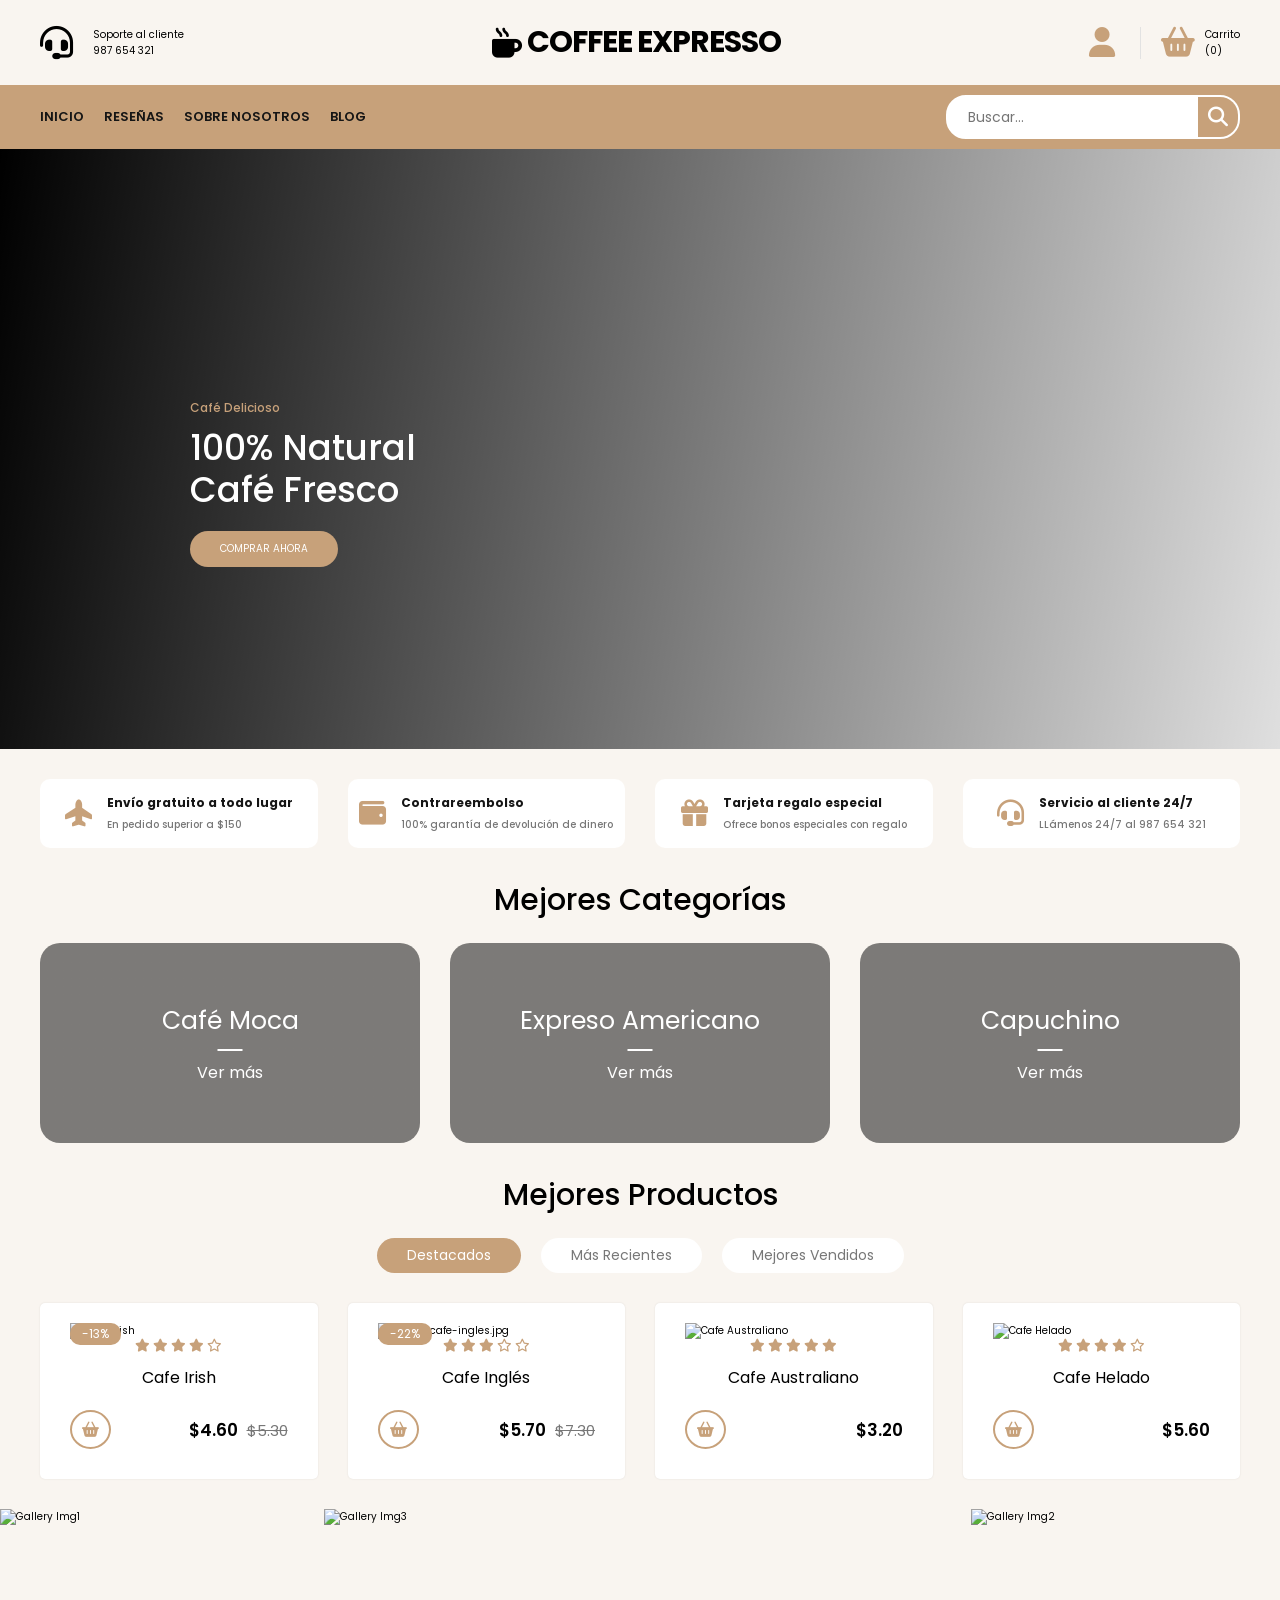
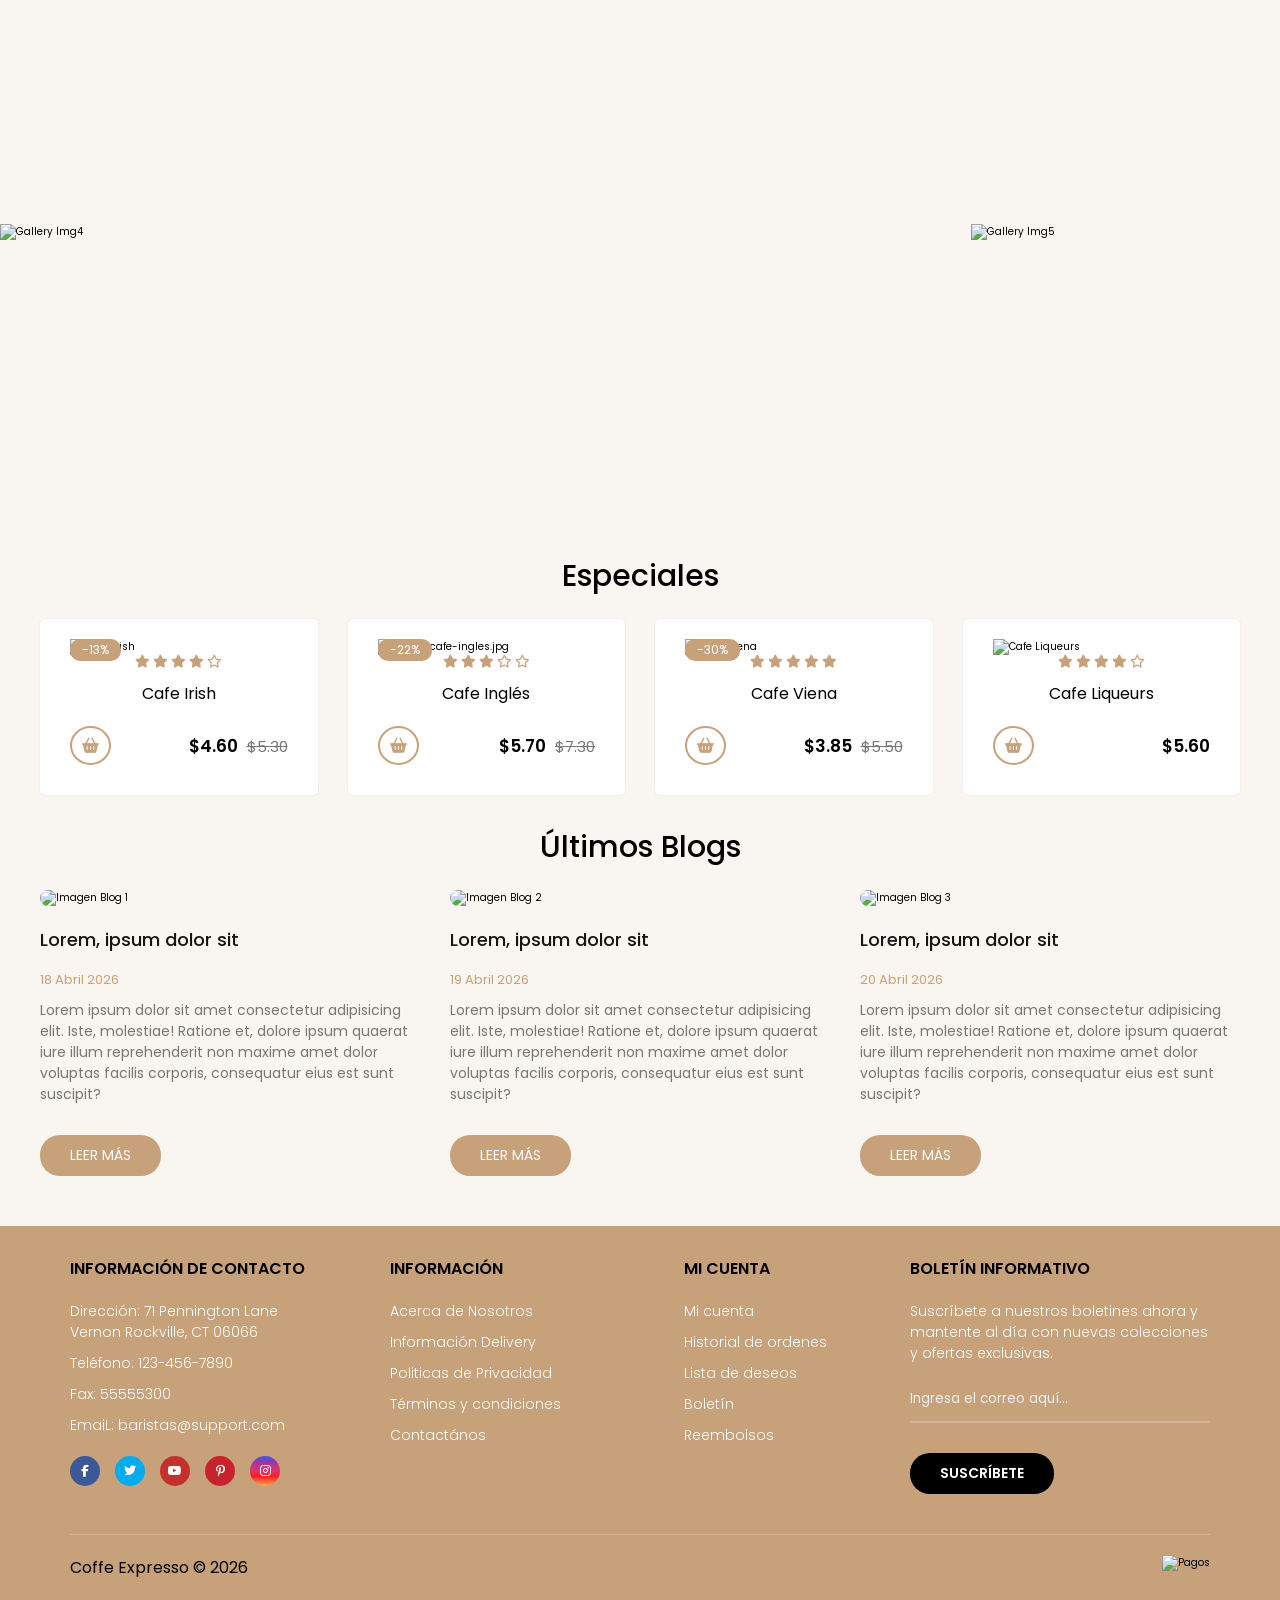
==== index.html @ eb4a856f "primera actualización" ====
<!DOCTYPE html>
<html lang="en">
	<head>
		<meta charset="UTF-8" />
		<meta http-equiv="X-UA-Compatible" content="IE=edge" />
		<meta
			name="viewport"
			content="width=device-width, initial-scale=1.0"
		/>
		<title>Coffee and break</title>
		<link rel="stylesheet" href="styles.css" />
		<link rel="stylesheet" href="https://cdnjs.cloudflare.com/ajax/libs/font-awesome/6.7.2/css/all.min.css" integrity="sha512-Evv84Mr4kqVGRNSgIGL/F/aIDqQb7xQ2vcrdIwxfjThSH8CSR7PBEakCr51Ck+w+/U6swU2Im1vVX0SVk9ABhg==" crossorigin="anonymous" referrerpolicy="no-referrer" />
	</head>
	<body>
		<header>
			<div class="container-hero">
				<div class="container hero">
					<div class="customer-support">
						<i class="fa-solid fa-headset"></i>
						<div class="content-customer-support">
							<span class="text">Soporte al cliente</span>
							<span class="number">987 654 321</span>
						</div>
					</div>

					<div class="container-logo">
						<i class="fa-solid fa-mug-hot"></i>
						<h1 class="logo"><a href="/">Coffee Expresso</a></h1>
					</div>

					<div class="container-user">
						<i class="fa-solid fa-user"></i>
						<i class="fa-solid fa-basket-shopping"></i>
						<div class="content-shopping-cart">
							<span class="text">Carrito</span>
							<span class="number">(0)</span>
						</div>
					</div>
				</div>
			</div>

			<div class="container-navbar">
				<nav class="navbar container">
					<i class="fa-solid fa-bars"></i>
					<ul class="menu">
						<li><a href="#">Inicio</a></li>
						<li><a href="#">Reseñas</a></li>
						<li><a href="#">Sobre Nosotros</a></li>
						<li><a href="#">Blog</a></li>
					</ul>

					<form class="search-form">
						<input type="search" placeholder="Buscar..." />
						<button class="btn-search">
							<i class="fa-solid fa-magnifying-glass"></i>
						</button>
					</form>
				</nav>
			</div>
		</header>

		<section class="banner">
			<div class="content-banner">
				<p>Café Delicioso</p>
				<h2>100% Natural <br />Café Fresco</h2>
				<a href="#">Comprar ahora</a>
			</div>
		</section>

		<main class="main-content">
			<section class="container container-features">
				<div class="card-feature">
					<i class="fa-solid fa-plane-up"></i>
					<div class="feature-content">
						<span>Envío gratuito a todo lugar</span>
						<p>En pedido superior a $150</p>
					</div>
				</div>
				<div class="card-feature">
					<i class="fa-solid fa-wallet"></i>
					<div class="feature-content">
						<span>Contrareembolso</span>
						<p>100% garantía de devolución de dinero</p>
					</div>
				</div>
				<div class="card-feature">
					<i class="fa-solid fa-gift"></i>
					<div class="feature-content">
						<span>Tarjeta regalo especial</span>
						<p>Ofrece bonos especiales con regalo</p>
					</div>
				</div>
				<div class="card-feature">
					<i class="fa-solid fa-headset"></i>
					<div class="feature-content">
						<span>Servicio al cliente 24/7</span>
						<p>LLámenos 24/7 al 987 654 321</p>
					</div>
				</div>
			</section>

			<section class="container top-categories">
				<h1 class="heading-1">Mejores Categorías</h1>
				<div class="container-categories">
					<div class="card-category category-moca">
						<p>Café moca</p>
						<span>Ver más</span>
					</div>
					<div class="card-category category-expreso">
						<p>Expreso Americano</p>
						<span>Ver más</span>
					</div>
					<div class="card-category category-capuchino">
						<p>Capuchino</p>
						<span>Ver más</span>
					</div>
				</div>
			</section>

			<section class="container top-products">
				<h1 class="heading-1">Mejores Productos</h1>

				<div class="container-options">
					<span class="active">Destacados</span>
					<span>Más recientes</span>
					<span>Mejores Vendidos</span>
				</div>

				<div class="container-products">
					<!-- Producto 1 -->
					<div class="card-product">
						<div class="container-img">
							<img src="img/cafe-irish.jpg" alt="Cafe Irish" />
							<span class="discount">-13%</span>
							<div class="button-group">
								<span>
									<i class="fa-regular fa-eye"></i>
								</span>
								<span>
									<i class="fa-regular fa-heart"></i>
								</span>
								<span>
									<i class="fa-solid fa-code-compare"></i>
								</span>
							</div>
						</div>
						<div class="content-card-product">
							<div class="stars">
								<i class="fa-solid fa-star"></i>
								<i class="fa-solid fa-star"></i>
								<i class="fa-solid fa-star"></i>
								<i class="fa-solid fa-star"></i>
								<i class="fa-regular fa-star"></i>
							</div>
							<h3>Cafe Irish</h3>
							<span class="add-cart">
								<i class="fa-solid fa-basket-shopping"></i>
							</span>
							<p class="price">$4.60 <span>$5.30</span></p>
						</div>
					</div>
					<!-- Producto 2 -->
					<div class="card-product">
						<div class="container-img">
							<img
								src="img/cafe-ingles.jpg"
								alt="Cafe incafe-ingles.jpg"
							/>
							<span class="discount">-22%</span>
							<div class="button-group">
								<span>
									<i class="fa-regular fa-eye"></i>
								</span>
								<span>
									<i class="fa-regular fa-heart"></i>
								</span>
								<span>
									<i class="fa-solid fa-code-compare"></i>
								</span>
							</div>
						</div>
						<div class="content-card-product">
							<div class="stars">
								<i class="fa-solid fa-star"></i>
								<i class="fa-solid fa-star"></i>
								<i class="fa-solid fa-star"></i>
								<i class="fa-regular fa-star"></i>
								<i class="fa-regular fa-star"></i>
							</div>
							<h3>Cafe Inglés</h3>
							<span class="add-cart">
								<i class="fa-solid fa-basket-shopping"></i>
							</span>
							<p class="price">$5.70 <span>$7.30</span></p>
						</div>
					</div>
					<!--  -->
					<div class="card-product">
						<div class="container-img">
							<img
								src="img/cafe-australiano.jpg"
								alt="Cafe Australiano"
							/>
							<div class="button-group">
								<span>
									<i class="fa-regular fa-eye"></i>
								</span>
								<span>
									<i class="fa-regular fa-heart"></i>
								</span>
								<span>
									<i class="fa-solid fa-code-compare"></i>
								</span>
							</div>
						</div>
						<div class="content-card-product">
							<div class="stars">
								<i class="fa-solid fa-star"></i>
								<i class="fa-solid fa-star"></i>
								<i class="fa-solid fa-star"></i>
								<i class="fa-solid fa-star"></i>
								<i class="fa-solid fa-star"></i>
							</div>
							<h3>Cafe Australiano</h3>
							<span class="add-cart">
								<i class="fa-solid fa-basket-shopping"></i>
							</span>
							<p class="price">$3.20</p>
						</div>
					</div>
					<!--  -->
					<div class="card-product">
						<div class="container-img">
							<img src="img/cafe-helado.jpg" alt="Cafe Helado" />
							<div class="button-group">
								<span>
									<i class="fa-regular fa-eye"></i>
								</span>
								<span>
									<i class="fa-regular fa-heart"></i>
								</span>
								<span>
									<i class="fa-solid fa-code-compare"></i>
								</span>
							</div>
						</div>
						<div class="content-card-product">
							<div class="stars">
								<i class="fa-solid fa-star"></i>
								<i class="fa-solid fa-star"></i>
								<i class="fa-solid fa-star"></i>
								<i class="fa-solid fa-star"></i>
								<i class="fa-regular fa-star"></i>
							</div>
							<h3>Cafe Helado</h3>
							<span class="add-cart">
								<i class="fa-solid fa-basket-shopping"></i>
							</span>
							<p class="price">$5.60</p>
						</div>
					</div>
				</div>
			</section>

			<section class="gallery">
				<img
					src="img/gallery1.jpg"
					alt="Gallery Img1"
					class="gallery-img-1"
				/><img
					src="img/gallery2.jpg"
					alt="Gallery Img2"
					class="gallery-img-2"
				/><img
					src="img/gallery3.jpg"
					alt="Gallery Img3"
					class="gallery-img-3"
				/><img
					src="img/gallery4.jpg"
					alt="Gallery Img4"
					class="gallery-img-4"
				/><img
					src="img/gallery5.jpg"
					alt="Gallery Img5"
					class="gallery-img-5"
				/>
			</section>

			<section class="container specials">
				<h1 class="heading-1">Especiales</h1>

				<div class="container-products">
					<!-- Producto 1 -->
					<div class="card-product">
						<div class="container-img">
							<img src="img/cafe-irish.jpg" alt="Cafe Irish" />
							<span class="discount">-13%</span>
							<div class="button-group">
								<span>
									<i class="fa-regular fa-eye"></i>
								</span>
								<span>
									<i class="fa-regular fa-heart"></i>
								</span>
								<span>
									<i class="fa-solid fa-code-compare"></i>
								</span>
							</div>
						</div>
						<div class="content-card-product">
							<div class="stars">
								<i class="fa-solid fa-star"></i>
								<i class="fa-solid fa-star"></i>
								<i class="fa-solid fa-star"></i>
								<i class="fa-solid fa-star"></i>
								<i class="fa-regular fa-star"></i>
							</div>
							<h3>Cafe Irish</h3>
							<span class="add-cart">
								<i class="fa-solid fa-basket-shopping"></i>
							</span>
							<p class="price">$4.60 <span>$5.30</span></p>
						</div>
					</div>
					<!-- Producto 2 -->
					<div class="card-product">
						<div class="container-img">
							<img
								src="img/cafe-ingles.jpg"
								alt="Cafe incafe-ingles.jpg"
							/>
							<span class="discount">-22%</span>
							<div class="button-group">
								<span>
									<i class="fa-regular fa-eye"></i>
								</span>
								<span>
									<i class="fa-regular fa-heart"></i>
								</span>
								<span>
									<i class="fa-solid fa-code-compare"></i>
								</span>
							</div>
						</div>
						<div class="content-card-product">
							<div class="stars">
								<i class="fa-solid fa-star"></i>
								<i class="fa-solid fa-star"></i>
								<i class="fa-solid fa-star"></i>
								<i class="fa-regular fa-star"></i>
								<i class="fa-regular fa-star"></i>
							</div>
							<h3>Cafe Inglés</h3>
							<span class="add-cart">
								<i class="fa-solid fa-basket-shopping"></i>
							</span>
							<p class="price">$5.70 <span>$7.30</span></p>
						</div>
					</div>
					<!--  -->
					<div class="card-product">
						<div class="container-img">
							<img src="img/cafe-viena.jpg" alt="Cafe Viena" />
							<span class="discount">-30%</span>
							<div class="button-group">
								<span>
									<i class="fa-regular fa-eye"></i>
								</span>
								<span>
									<i class="fa-regular fa-heart"></i>
								</span>
								<span>
									<i class="fa-solid fa-code-compare"></i>
								</span>
							</div>
						</div>
						<div class="content-card-product">
							<div class="stars">
								<i class="fa-solid fa-star"></i>
								<i class="fa-solid fa-star"></i>
								<i class="fa-solid fa-star"></i>
								<i class="fa-solid fa-star"></i>
								<i class="fa-solid fa-star"></i>
							</div>
							<h3>Cafe Viena</h3>
							<span class="add-cart">
								<i class="fa-solid fa-basket-shopping"></i>
							</span>
							<p class="price">$3.85 <span>$5.50</span></p>
						</div>
					</div>
					<!--  -->
					<div class="card-product">
						<div class="container-img">
							<img src="img/cafe-liqueurs.jpg" alt="Cafe Liqueurs" />
							<div class="button-group">
								<span>
									<i class="fa-regular fa-eye"></i>
								</span>
								<span>
									<i class="fa-regular fa-heart"></i>
								</span>
								<span>
									<i class="fa-solid fa-code-compare"></i>
								</span>
							</div>
						</div>
						<div class="content-card-product">
							<div class="stars">
								<i class="fa-solid fa-star"></i>
								<i class="fa-solid fa-star"></i>
								<i class="fa-solid fa-star"></i>
								<i class="fa-solid fa-star"></i>
								<i class="fa-regular fa-star"></i>
							</div>
							<h3>Cafe Liqueurs</h3>
							<span class="add-cart">
								<i class="fa-solid fa-basket-shopping"></i>
							</span>
							<p class="price">$5.60</p>
						</div>
					</div>
				</div>
			</section>

			<section class="container blogs">
				<h1 class="heading-1">Últimos Blogs</h1>

				<div class="container-blogs">
					<div class="card-blog">
						<div class="container-img">
							<img src="img/blog-1.jpg" alt="Imagen Blog 1" />
							<div class="button-group-blog">
								<span>
									<i class="fa-solid fa-magnifying-glass"></i>
								</span>
								<span>
									<i class="fa-solid fa-link"></i>
								</span>
							</div>
						</div>
						<div class="content-blog">
							<h3>Lorem, ipsum dolor sit</h3>
							<span>18 Abril 2026</span>
							<p>
								Lorem ipsum dolor sit amet consectetur adipisicing
								elit. Iste, molestiae! Ratione et, dolore ipsum
								quaerat iure illum reprehenderit non maxime amet dolor
								voluptas facilis corporis, consequatur eius est sunt
								suscipit?
							</p>
							<div class="btn-read-more">Leer más</div>
						</div>
					</div>
					<div class="card-blog">
						<div class="container-img">
							<img src="img/blog-2.jpg" alt="Imagen Blog 2" />
							<div class="button-group-blog">
								<span>
									<i class="fa-solid fa-magnifying-glass"></i>
								</span>
								<span>
									<i class="fa-solid fa-link"></i>
								</span>
							</div>
						</div>
						<div class="content-blog">
							<h3>Lorem, ipsum dolor sit</h3>
							<span>19 Abril 2026</span>
							<p>
								Lorem ipsum dolor sit amet consectetur adipisicing
								elit. Iste, molestiae! Ratione et, dolore ipsum
								quaerat iure illum reprehenderit non maxime amet dolor
								voluptas facilis corporis, consequatur eius est sunt
								suscipit?
							</p>
							<div class="btn-read-more">Leer más</div>
						</div>
					</div>
					<div class="card-blog">
						<div class="container-img">
							<img src="img/blog-3.jpg" alt="Imagen Blog 3" />
							<div class="button-group-blog">
								<span>
									<i class="fa-solid fa-magnifying-glass"></i>
								</span>
								<span>
									<i class="fa-solid fa-link"></i>
								</span>
							</div>
						</div>
						<div class="content-blog">
							<h3>Lorem, ipsum dolor sit</h3>
							<span>20 Abril 2026</span>
							<p>
								Lorem ipsum dolor sit amet consectetur adipisicing
								elit. Iste, molestiae! Ratione et, dolore ipsum
								quaerat iure illum reprehenderit non maxime amet dolor
								voluptas facilis corporis, consequatur eius est sunt
								suscipit?
							</p>
							<div class="btn-read-more">Leer más</div>
						</div>
					</div>
				</div>
			</section>
		</main>

		<footer class="footer">
			<div class="container container-footer">
				<div class="menu-footer">
					<div class="contact-info">
						<p class="title-footer">Información de Contacto</p>
						<ul>
							<li>
								Dirección: 71 Pennington Lane Vernon Rockville, CT
								06066
							</li>
							<li>Teléfono: 123-456-7890</li>
							<li>Fax: 55555300</li>
							<li>EmaiL: baristas@support.com</li>
						</ul>
						<div class="social-icons">
							<span class="facebook">
								<i class="fa-brands fa-facebook-f"></i>
							</span>
							<span class="twitter">
								<i class="fa-brands fa-twitter"></i>
							</span>
							<span class="youtube">
								<i class="fa-brands fa-youtube"></i>
							</span>
							<span class="pinterest">
								<i class="fa-brands fa-pinterest-p"></i>
							</span>
							<span class="instagram">
								<i class="fa-brands fa-instagram"></i>
							</span>
						</div>
					</div>

					<div class="information">
						<p class="title-footer">Información</p>
						<ul>
							<li><a href="#">Acerca de Nosotros</a></li>
							<li><a href="#">Información Delivery</a></li>
							<li><a href="#">Politicas de Privacidad</a></li>
							<li><a href="#">Términos y condiciones</a></li>
							<li><a href="#">Contactános</a></li>
						</ul>
					</div>

					<div class="my-account">
						<p class="title-footer">Mi cuenta</p>

						<ul>
							<li><a href="#">Mi cuenta</a></li>
							<li><a href="#">Historial de ordenes</a></li>
							<li><a href="#">Lista de deseos</a></li>
							<li><a href="#">Boletín</a></li>
							<li><a href="#">Reembolsos</a></li>
						</ul>
					</div>

					<div class="newsletter">
						<p class="title-footer">Boletín informativo</p>

						<div class="content">
							<p>
								Suscríbete a nuestros boletines ahora y mantente al
								día con nuevas colecciones y ofertas exclusivas.
							</p>
							<input type="email" placeholder="Ingresa el correo aquí...">
							<button>Suscríbete</button>
						</div>
					</div>
				</div>

				<div class="copyright">
					<p>
						Coffe Expresso &copy; 2026
					</p>

					<img src="img/payment.png" alt="Pagos">
				</div>
			</div>
		</footer>
	</body>
</html>
---- styles.css ----
@import url('https://fonts.googleapis.com/css2?family=Poppins:wght@300;400;500;600;700&display=swap');

:root {
	--primary-color: #c7a17a;
	--background-color: #f9f5f0;
	--dark-color: #151515;
}

html {
	font-size: 62.5%;
	font-family: 'Poppins', sans-serif;
}

* {
	margin: 0;
	padding: 0;
	box-sizing: border-box;
}


.container {
	max-width: 120rem;
	margin: 0 auto;
}

.heading-1 {
	text-align: center;
	font-weight: 500;
	font-size: 3rem;
}


.container-hero {
	background-color: var(--background-color);
}

.hero {
	display: flex;
	justify-content: space-between;
	align-items: center;
	padding: 2rem 0;
}

.customer-support {
	display: flex;
	align-items: center;
	gap: 2rem;
}

.customer-support i {
	font-size: 3.3rem;
}

.content-customer-support {
	display: flex;
	flex-direction: column;
}

.container-logo {
	display: flex;
	align-items: center;
	gap: 0.5rem;
}

.container-logo i {
	font-size: 3rem;
}

.container-logo h1 a {
	text-decoration: none;
	color: #000;
	font-size: 3rem;
	text-transform: uppercase;
	letter-spacing: -1px;
}

.container-user {
	display: flex;
	gap: 1rem;
	cursor: pointer;
}

.container-user .fa-user {
	font-size: 3rem;
	color: var(--primary-color);
	padding-right: 2.5rem;
	border-right: 1px solid #e2e2e2;
}

.container-user .fa-basket-shopping {
	font-size: 3rem;
	color: var(--primary-color);
	padding-left: 1rem;
}

.content-shopping-cart {
	display: flex;
	flex-direction: column;
}

.container-navbar {
	background-color: var(--primary-color);
}

.navbar {
	display: flex;
	justify-content: space-between;
	align-items: center;
	padding: 1rem 0;
}

.navbar .fa-bars {
	display: none;
}

.menu {
	display: flex;
	gap: 2rem;
}

.menu li {
	list-style: none;
}

.menu a {
	text-decoration: none;
	font-size: 1.3rem;
	color: var(--dark-color);
	font-weight: 600;
	text-transform: uppercase;
	position: relative;
}

.menu a::after {
	content: '';
	width: 1.5rem;
	height: 1px;
	background-color: #fff;
	position: absolute;
	bottom: -3px;
	left: 50%;
	transform: translate(-50%, 50%);
	opacity: 0;
	transition: all 0.3s ease;
}

.menu a:hover::after {
	opacity: 1;
}

.menu a:hover {
	color: #fff;
}

.search-form {
	position: relative;
	display: flex;
	align-items: center;
	border: 2px solid #fff;
	border-radius: 2rem;
	background-color: #fff;
	height: 4.4rem;
	overflow: hidden;
}

.search-form input {
	outline: none;
	font-family: inherit;
	border: none;
	width: 25rem;
	font-size: 1.4rem;
	padding: 0 2rem;
	color: #777;
	cursor: pointer;
}

.search-form input::-webkit-search-cancel-button {
	appearance: none;
}

.search-form .btn-search {
	border: none;
	background-color: var(--primary-color);
	display: flex;
	align-items: center;
	justify-content: center;
	height: 100%;
	padding: 1rem;
}

.btn-search i {
	font-size: 2rem;
	color: #fff;
}

.banner {
	background-image: linear-gradient(100deg, #000000, #00000020),
		url('img/banner.jpg');
	height: 60rem;
	background-size: cover;
	background-position: center;
}

.content-banner {
	max-width: 90rem;
	margin: 0 auto;
	padding: 25rem 0;
}

.content-banner p {
	color: var(--primary-color);
	font-size: 1.2rem;
	margin-bottom: 1rem;
	font-weight: 500;
}

.content-banner h2 {
	color: #fff;
	font-size: 3.5rem;
	font-weight: 500;
	line-height: 1.2;
}

.content-banner a {
	margin-top: 2rem;
	text-decoration: none;
	color: #fff;
	background-color: var(--primary-color);
	display: inline-block;
	padding: 1rem 3rem;
	text-transform: uppercase;
	border-radius: 3rem;
}

.main-content {
	background-color: var(--background-color);
}

.container-features {
	display: grid;
	grid-template-columns: repeat(4, 1fr);
	gap: 3rem;
	padding: 3rem 0;
}

.card-feature {
	display: flex;
	align-items: center;
	justify-content: center;
	gap: 1.5rem;

	background-color: #fff;
	border-radius: 1rem;
	padding: 1.5rem 0;
}

.card-feature i {
	font-size: 2.7rem;
	color: var(--primary-color);
}

.feature-content {
	display: flex;
	flex-direction: column;
	gap: 0.5rem;
}

.feature-content span {
	font-weight: 700;
	font-size: 1.2rem;
	color: var(--dark-color);
}

.feature-content p {
	color: #777;
	font-weight: 500;
}

.top-categories {
	display: flex;
	flex-direction: column;
	gap: 2rem;
	margin-bottom: 3rem;
}

.container-categories {
	display: grid;
	grid-template-columns: repeat(3, 1fr);
	gap: 3rem;
}

.card-category {
	height: 20rem;
	display: flex;
	flex-direction: column;
	align-items: center;
	justify-content: center;
	border-radius: 2rem;
	gap: 2rem;
}

.category-moca {
	background-image: linear-gradient(#00000080, #00000080),
		url('img/moca-category.jpg');
	background-size: cover;
	background-position: bottom;
	background-repeat: no-repeat;
}

.category-capuchino {
	background-image: linear-gradient(#00000080, #00000080),
		url('img/capuchino-category.jpg');
	background-size: cover;
	background-position: center;
	background-repeat: no-repeat;
}

.category-expreso {
	background-image: linear-gradient(#00000080, #00000080),
		url('img/expreso-category.jpg');
	background-size: cover;
	background-position: center;
	background-repeat: no-repeat;
}

.card-category p {
	font-size: 2.5rem;
	color: #fff;
	text-transform: capitalize;
	position: relative;
}

.card-category p::after {
	content: '';
	width: 2.5rem;
	height: 2px;
	background-color: #fff;
	position: absolute;
	bottom: -1rem;
	left: 50%;
	transform: translate(-50%, 50%);
}

.card-category span {
	font-size: 1.6rem;
	color: #fff;
	cursor: pointer;
}

.card-category span:hover {
	color: var(--primary-color);
}

.top-products {
	display: flex;
	flex-direction: column;
	gap: 2rem;
	margin-bottom: 3rem;
}

.container-options {
	display: flex;
	justify-content: center;
	gap: 2rem;
	margin-bottom: 1rem;
}

.container-options span {
	color: #777;
	background-color: #fff;
	padding: 0.7rem 3rem;
	font-size: 1.4rem;
	text-transform: capitalize;
	border-radius: 2rem;
	cursor: pointer;
}

.container-options span:hover {
	background-color: var(--primary-color);
	color: #fff;
}

.container-options span.active {
	background-color: var(--primary-color);
	color: #fff;
}

.container-products {
	display: grid;
	grid-template-columns: repeat(auto-fit, minmax(20rem, 1fr));
	gap: 3rem;
}

.card-product {
	background-color: #fff;
	padding: 2rem 3rem;
	border-radius: 0.5rem;
	cursor: pointer;
	box-shadow: 0 0 2px rgba(0, 0, 0, 0.1);
}

.container-img {
	position: relative;
}

.container-img img {
	width: 100%;
}

.container-img .discount {
	position: absolute;
	left: 0;
	background-color: var(--primary-color);
	color: #fff;
	padding: 2px 1.2rem;
	border-radius: 1rem;
	font-size: 1.2rem;
}

.card-product:hover .discount {
	background-color: #000;
}

.button-group {
	display: flex;
	flex-direction: column;
	gap: 1rem;

	position: absolute;
	top: 0;
	right: -3rem;
	z-index: -1;
	transition: all 0.4s ease;
}

.button-group span {
	border: 1px solid var(--primary-color);
	padding: 0.8rem;

	display: flex;
	align-items: center;
	justify-content: center;
	border-radius: 50%;
	cursor: pointer;
	transition: all 0.4s ease;
}

.button-group span:hover {
	background-color: var(--primary-color);
}

.button-group span i {
	font-size: 1.5rem;
	color: var(--primary-color);
}

.button-group span:hover i {
	color: #fff;
}

.card-product:hover .button-group {
	z-index: 0;
	right: -1rem;
}

.content-card-product {
	display: grid;
	justify-items: center;
	grid-template-columns: 1fr 1fr;
	grid-template-rows: repeat(4, min-content);
	row-gap: 1rem;
}

.stars {
	grid-row: 1/2;
	grid-column: 1/-1;
}

.stars i {
	font-size: 1.3rem;
	color: var(--primary-color);
}

.content-card-product h3 {
	grid-row: 2/3;
	grid-column: 1/-1;

	font-weight: 400;
	font-size: 1.6rem;
	margin-bottom: 1rem;
	cursor: pointer;
}

.content-card-product h3:hover {
	color: var(--primary-color);
}

.add-cart {
	justify-self: start;
	border: 2px solid var(--primary-color);
	padding: 1rem;
	border-radius: 50%;
	cursor: pointer;
	transition: all 0.4s ease;

	display: flex;
	align-items: center;
	justify-content: center;
}

.add-cart:hover {
	background-color: var(--primary-color);
}

.add-cart i {
	font-size: 1.5rem;
	color: var(--primary-color);
}

.add-cart:hover i {
	color: #fff;
}

.content-card-product .price {
	justify-self: end;
	align-self: center;

	font-size: 1.7rem;
	font-weight: 600;
}

.content-card-product .price span {
	font-size: 1.5rem;
	font-weight: 400;
	text-decoration: line-through;
	color: #777;
	margin-left: 0.5rem;
}

.gallery {
	display: grid;
	grid-template-columns: repeat(4, 1fr);
	grid-template-rows: repeat(2, 30rem);
	gap: 1.5rem;
	margin-bottom: 3rem;
}

.gallery img {
	width: 100%;
	height: 100%;
	object-fit: cover;
}

.gallery-img-3 {
	grid-column: 2/4;
	grid-row: 1/3;
}

.specials {
	display: flex;
	flex-direction: column;
	gap: 2rem;
	margin-bottom: 3rem;
}

.blogs {
	display: flex;
	flex-direction: column;
	gap: 2rem;
}

.container-blogs {
	display: grid;
	grid-template-columns: repeat(3, 1fr);
	gap: 3rem;
}

.card-blog {
	display: flex;
	flex-direction: column;
	gap: 2rem;
}

.card-blog .container-img {
	border-radius: 2rem;
	cursor: pointer;
	position: relative;
	overflow: hidden;
}

.button-group-blog {
	position: absolute;
	bottom: 1.5rem;
	right: -2.5rem;

	display: flex;
	gap: 0.7rem;
	z-index: -1;
	transition: all 0.3s ease;
}

.card-blog:hover .button-group-blog {
	z-index: 0;
	right: 1.5rem;
}

.button-group-blog span {
	background-color: #fff;
	padding: 1rem;
	border-radius: 50%;
	transition: all 0.4s ease;

	display: flex;
	align-items: center;
	justify-content: center;
}

.button-group-blog span i {
	font-size: 1.3rem;
}

.button-group-blog span:hover {
	background-color: var(--primary-color);
}

.button-group-blog span:hover i {
	color: #fff;
}

.content-blog h3 {
	font-size: 1.8rem;
	margin-bottom: 1.7rem;
	color: var(--dark-color);
	font-weight: 500;
}

.content-blog h3:hover {
	color: var(--primary-color);
	cursor: pointer;
}

.content-blog p {
	margin-top: 1rem;
	font-size: 1.4rem;
	color: #777;
}

.content-blog span {
	color: var(--primary-color);
	font-size: 1.3rem;
}

.btn-read-more {
	padding: 1rem 3rem;
	background-color: var(--primary-color);
	color: #fff;
	text-transform: uppercase;
	font-size: 1.4rem;
	border-radius: 2rem;
	margin: 3rem 0 5rem;
	display: inline-block;
	cursor: pointer;
}

.btn-read-more:hover {
	background-color: var(--dark-color);
}


.footer {
	background-color: var(--primary-color);
}

.container-footer {
	display: flex;
	flex-direction: column;
	gap: 4rem;
	padding: 3rem;
}

.menu-footer {
	display: grid;
	grid-template-columns: repeat(3, 1fr) 30rem;
	gap: 3rem;
	justify-items: center;
}

.title-footer {
	font-weight: 600;
	font-size: 1.6rem;
	text-transform: uppercase;
}

.contact-info,
.information,
.my-account,
.newsletter {
	display: flex;
	flex-direction: column;
	gap: 2rem;
}

.contact-info ul,
.information ul,
.my-account ul {
	display: flex;
	flex-direction: column;
	gap: 1rem;
}

.contact-info ul li,
.information ul li,
.my-account ul li {
	list-style: none;
	color: #fff;
	font-size: 1.4rem;
	font-weight: 300;
}

.information ul li a,
.my-account ul li a {
	text-decoration: none;
	color: #fff;
	font-weight: 300;
}

.information ul li a:hover,
.my-account ul li a:hover {
	color: var(--dark-color);
}

.social-icons {
	display: flex;
	gap: 1.5rem;
}

.social-icons span {
	border-radius: 50%;
	width: 3rem;
	height: 3rem;

	display: flex;
	align-items: center;
	justify-content: center;
}

.social-icons span i {
	color: #fff;
	font-size: 1.2rem;
}

.facebook {
	background-color: #3b5998;
}

.twitter {
	background-color: #00acee;
}

.youtube {
	background-color: #c4302b;
}

.pinterest {
	background-color: #c8232c;
}

.instagram {
	background: linear-gradient(
		#405de6,
		#833ab4,
		#c13584,
		#e1306c,
		#fd1d1d,
		#f56040,
		#fcaf45
	);
}

.content p {
	font-size: 1.4rem;
	color: #fff;
	font-weight: 300;
}

.content input {
	outline: none;
	background: none;
	border: none;
	border-bottom: 2px solid #d2b495;
	cursor: pointer;
	padding: 0.5rem 0 1.2rem;
	color: var(--dark-color);
	display: block;
	margin-bottom: 3rem;
	margin-top: 2rem;
	width: 100%;
	font-family: inherit;
}

.content input::-webkit-input-placeholder {
	color: #eee;
}

.content button {
	border: none;
	background-color: #000;
	color: #fff;
	text-transform: uppercase;
	padding: 1rem 3rem;
	border-radius: 2rem;
	font-size: 1.4rem;
	font-family: inherit;
	cursor: pointer;
	font-weight: 600;
}

.content button:hover {
	background-color: var(--background-color);
	color: var(--primary-color);
}

.copyright {
	display: flex;
	justify-content: space-between;
	padding-top: 2rem;

	border-top: 1px solid #d2b495;
}

.copyright p {
	font-weight: 400;
	font-size: 1.6rem;
}

@media (max-width: 768px) {
	html {
		font-size: 55%;
	}

	.hero {
		padding: 2rem;
	}

	.customer-support {
		display: none;
	}

	.content-shopping-cart {
		display: none;
	}

	.navbar {
		padding: 1rem 2rem;
	}

	.navbar .fa-bars {
		display: block;
		color: #fff;
		font-size: 3rem;
	}

	.menu {
		display: none;
	}

	.content-banner {
		max-width: 50rem;
		margin: 0 auto;
		padding: 25rem 0;
	}

	.container-features {
		grid-template-columns: repeat(2, 1fr);
		padding: 3rem 2rem;
	}

	.card-feature {
		padding: 2rem;
	}

	.heading-1 {
		font-size: 2.4rem;
	}

	.card-category {
		height: 12rem;
	}

	.card-category p {
		font-size: 2rem;
		text-align: center;
		line-height: 1;
	}

	.card-category span {
		font-size: 1.4rem;
	}

	.container-options {
		align-items: center;
	}

	.container-options span {
		text-align: center;
		padding: 1rem 2rem;
	}

	.container-products {
		grid-template-columns: repeat(auto-fit, minmax(28rem, 1fr));
	}

	.gallery {
		grid-template-rows: repeat(2, 15rem);
	}

	.container-blogs {
		overflow: hidden;
		grid-template-columns: 1fr 1fr;

		height: 52rem;
	}

	.menu-footer {
		grid-template-columns: repeat(2, 1fr);
	}

	.copyright {
		flex-direction: column;
		justify-content: center;
		align-items: center;
		gap: 1.5rem;
	}
}

@media (max-width: 468px) {
	html {
		font-size: 42.5%;
	}

	.content-banner {
		max-width: 50rem;
		padding: 22rem 0;
	}

	.heading-1 {
		font-size: 2.8rem;
	}

	.card-feature {
		flex-direction: column;
		border-radius: 2rem;
	}

	.feature-content {
		align-items: center;
	}

	.feature-content p {
		font-size: 1.4rem;
		text-align: center;
	}

	.feature-content span {
		font-size: 1.6rem;
		text-align: center;
	}

	.container-options span {
		font-size: 1.8rem;
		padding: 1rem 1.5rem;
		font-weight: 500;
	}

	.container-products {
		grid-template-columns: repeat(auto-fit, minmax(25rem, 1fr));
		gap: 1rem;
	}

	.container-img .discount {
		font-size: 2rem;
	}

	.content-card-product h3 {
		font-size: 2.2rem;
	}

	.gallery {
		grid-template-rows: repeat(2, 20rem);
	}

	.blogs {
		padding: 2rem;
	}

	.container-blogs {
		grid-template-columns: 1fr;
		height: 75rem;
	}

	.content-blog h3 {
		font-size: 2.4rem;
	}

	.content-blog span {
		font-size: 1.8rem;
	}

	.content-blog p {
		font-size: 2.2rem;
	}

	.btn-read-more{
		font-size: 1.8rem;
	}

	.contact-info ul,
	.information ul,
	.my-account ul{
		display: none;
	}

	.contact-info {
		align-items: center;
	}

	.menu-footer{
		grid-template-columns: 1fr;
	}

	.content p{
		font-size: 1.6rem;
	}
}
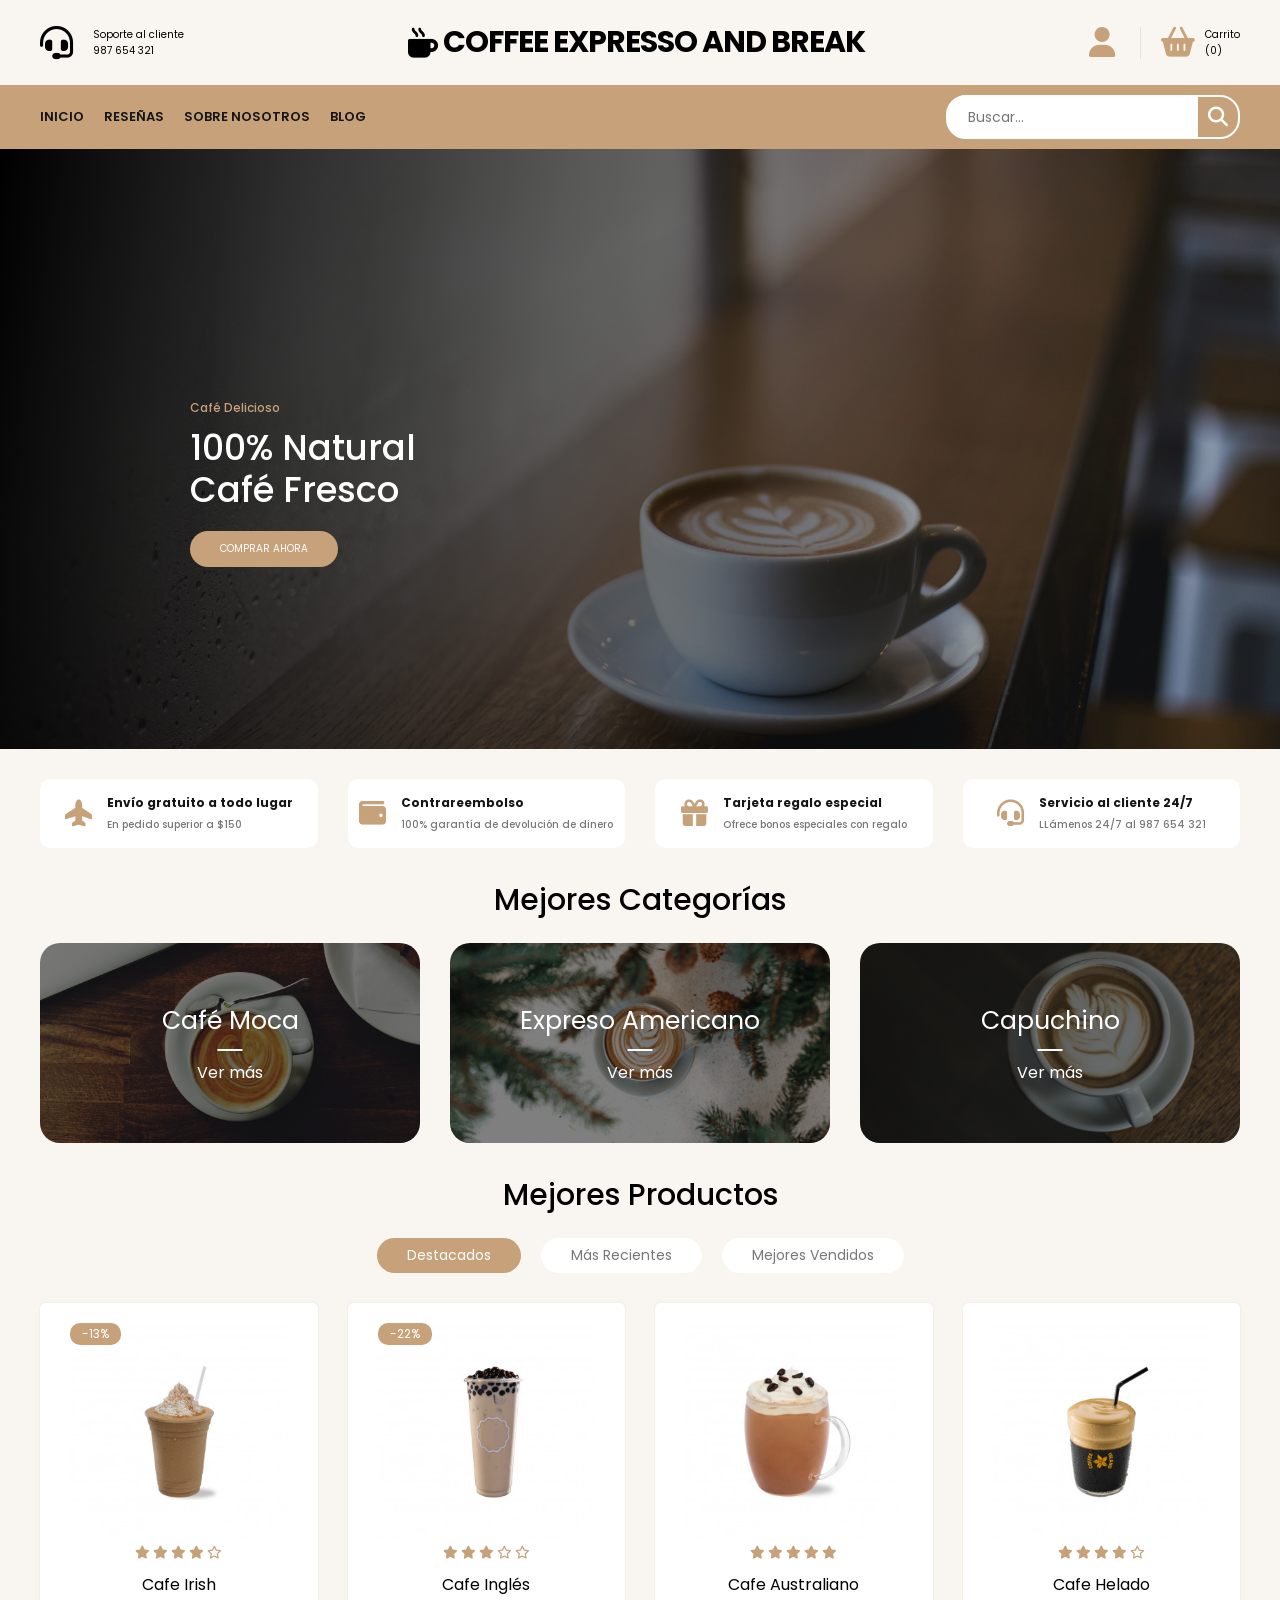
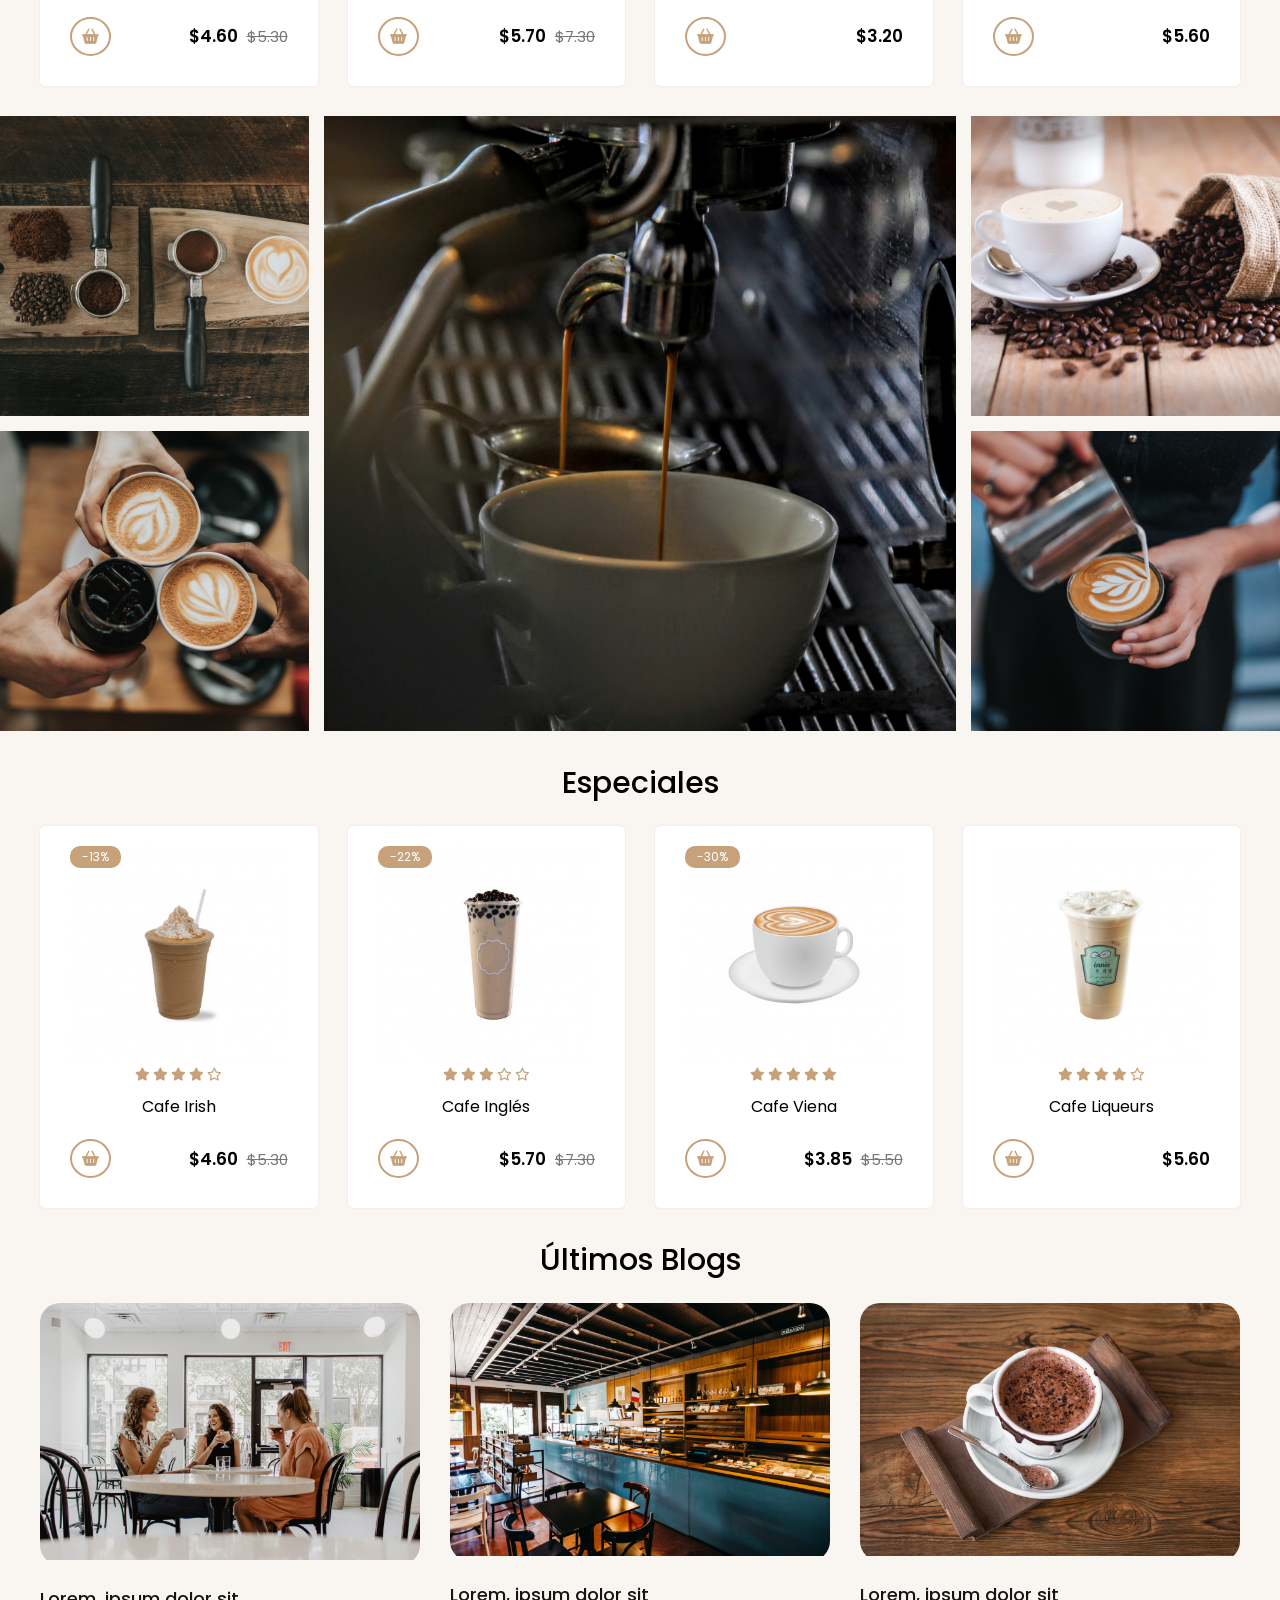
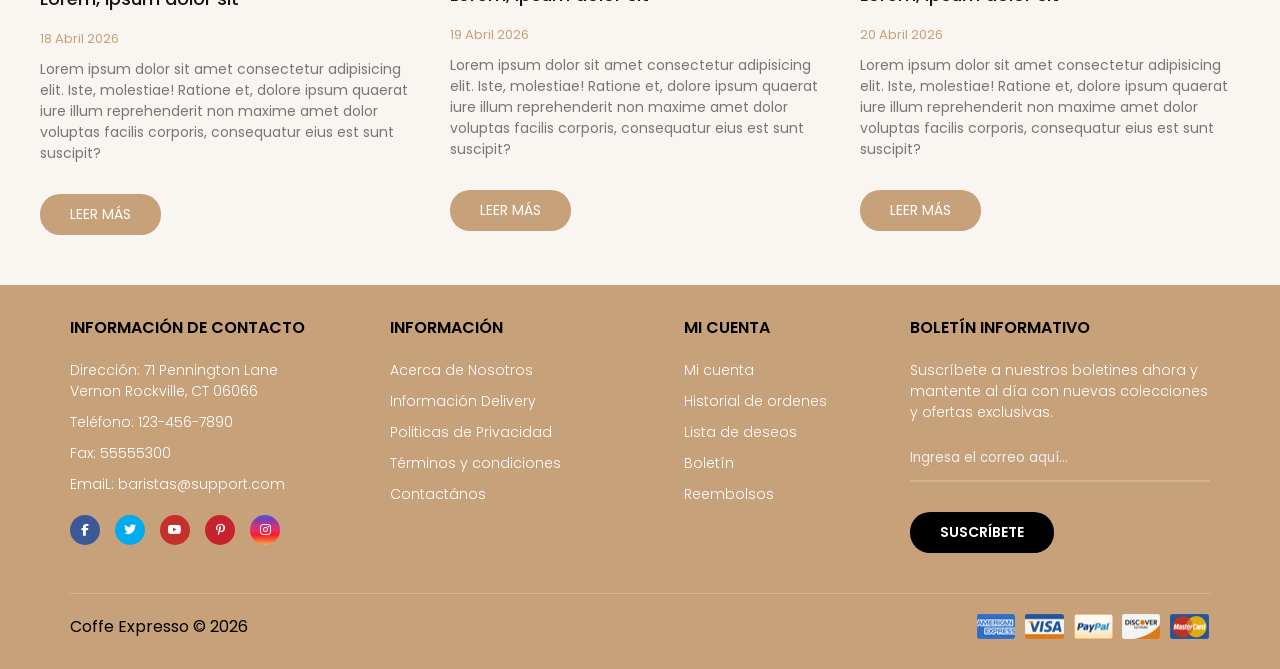
==== commit 634e639f: "Primer cambio User1" ====
--- a/index.html
+++ b/index.html
@@ -25,7 +25,7 @@
 
 					<div class="container-logo">
 						<i class="fa-solid fa-mug-hot"></i>
-						<h1 class="logo"><a href="/">Coffee Expresso</a></h1>
+						<h1 class="logo"><a href="/">Coffee Expresso and break</a></h1>
 					</div>
 
 					<div class="container-user">
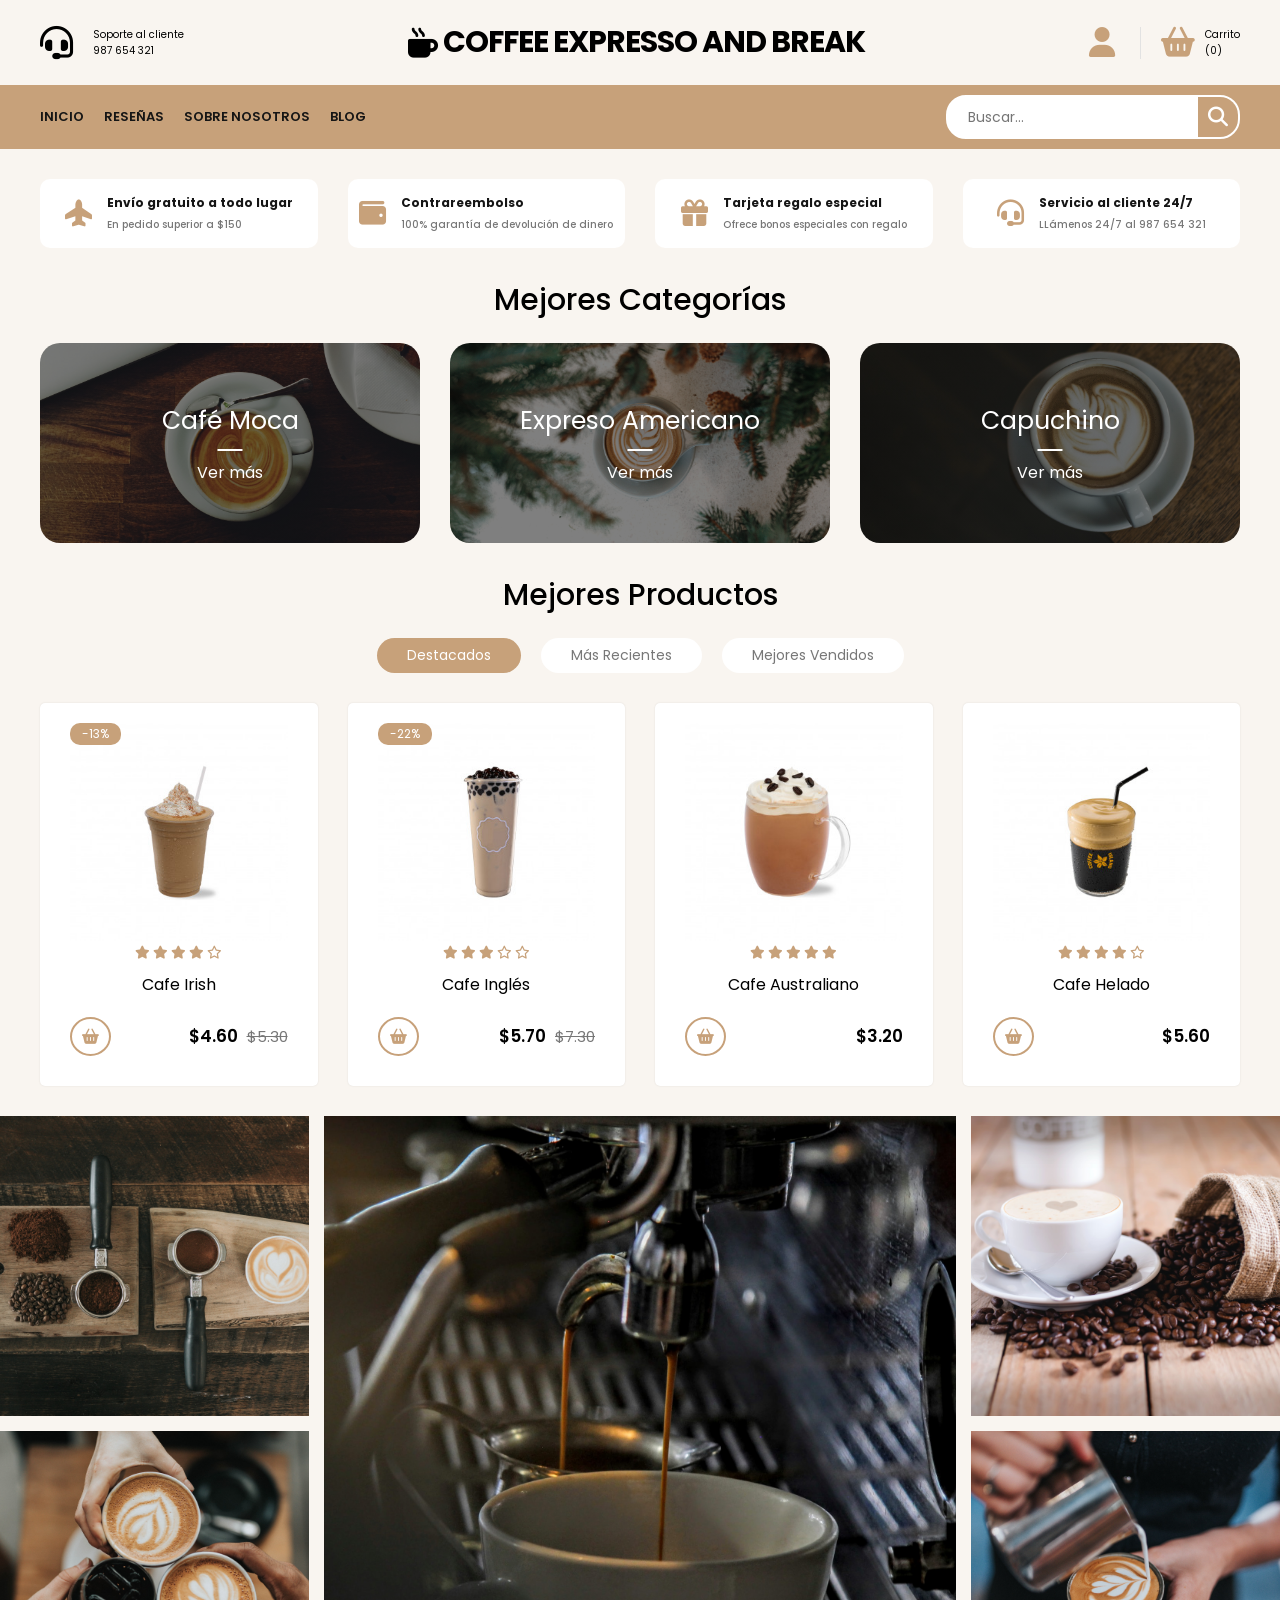
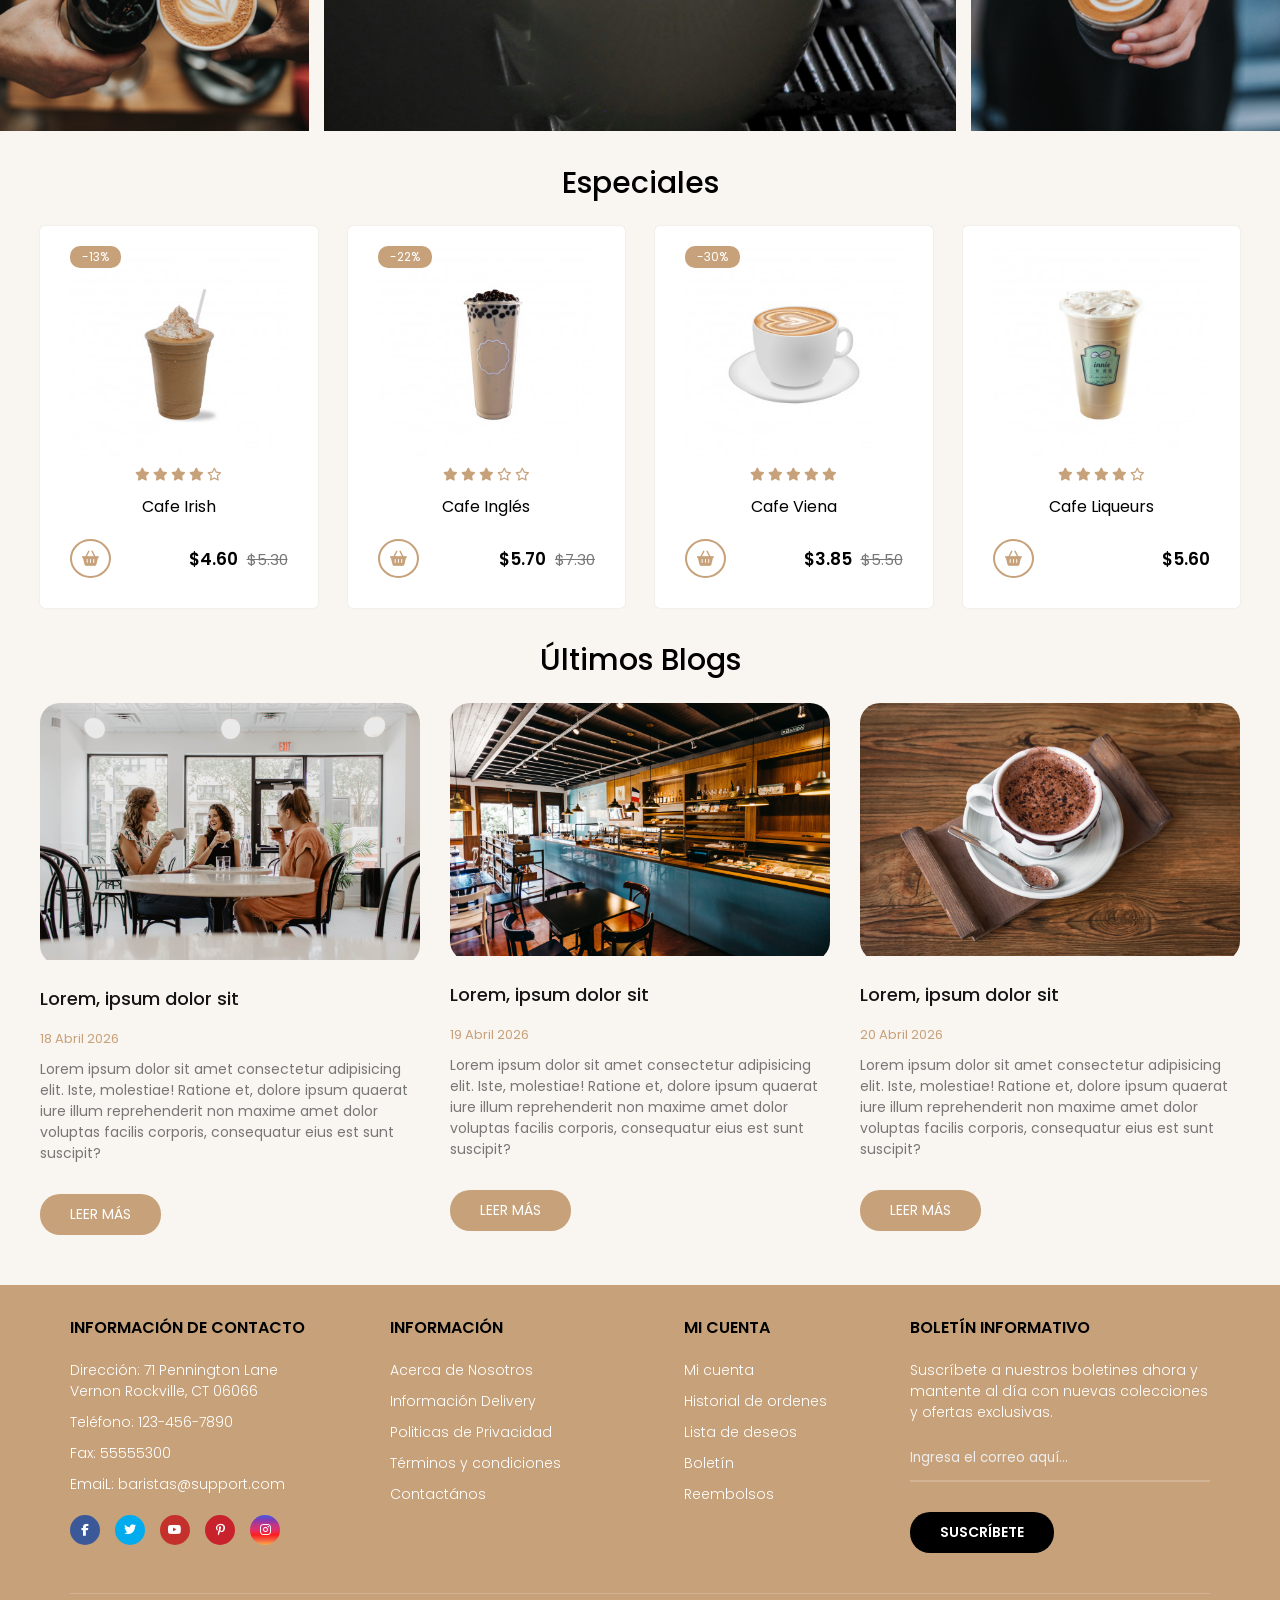
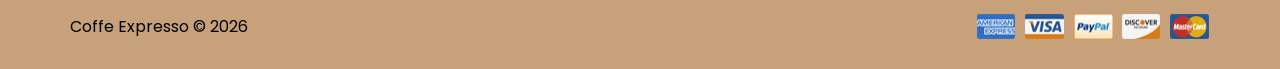
==== commit 4056c31b: "Ajustes rápidos en el index" ====
--- a/index.html
+++ b/index.html
@@ -7,65 +7,15 @@
 			name="viewport"
 			content="width=device-width, initial-scale=1.0"
 		/>
-		<title>Coffee and break</title>
+		<title>Coffee</title>
 		<link rel="stylesheet" href="styles.css" />
 		<link rel="stylesheet" href="https://cdnjs.cloudflare.com/ajax/libs/font-awesome/6.7.2/css/all.min.css" integrity="sha512-Evv84Mr4kqVGRNSgIGL/F/aIDqQb7xQ2vcrdIwxfjThSH8CSR7PBEakCr51Ck+w+/U6swU2Im1vVX0SVk9ABhg==" crossorigin="anonymous" referrerpolicy="no-referrer" />
 	</head>
 	<body>
-		<header>
-			<div class="container-hero">
-				<div class="container hero">
-					<div class="customer-support">
-						<i class="fa-solid fa-headset"></i>
-						<div class="content-customer-support">
-							<span class="text">Soporte al cliente</span>
-							<span class="number">987 654 321</span>
-						</div>
-					</div>
-
-					<div class="container-logo">
-						<i class="fa-solid fa-mug-hot"></i>
-						<h1 class="logo"><a href="/">Coffee Expresso and break</a></h1>
-					</div>
-
-					<div class="container-user">
-						<i class="fa-solid fa-user"></i>
-						<i class="fa-solid fa-basket-shopping"></i>
-						<div class="content-shopping-cart">
-							<span class="text">Carrito</span>
-							<span class="number">(0)</span>
-						</div>
-					</div>
-				</div>
-			</div>
-
-			<div class="container-navbar">
-				<nav class="navbar container">
-					<i class="fa-solid fa-bars"></i>
-					<ul class="menu">
-						<li><a href="#">Inicio</a></li>
-						<li><a href="#">Reseñas</a></li>
-						<li><a href="#">Sobre Nosotros</a></li>
-						<li><a href="#">Blog</a></li>
-					</ul>
-
-					<form class="search-form">
-						<input type="search" placeholder="Buscar..." />
-						<button class="btn-search">
-							<i class="fa-solid fa-magnifying-glass"></i>
-						</button>
-					</form>
-				</nav>
-			</div>
-		</header>
-
-		<section class="banner">
-			<div class="content-banner">
-				<p>Café Delicioso</p>
-				<h2>100% Natural <br />Café Fresco</h2>
-				<a href="#">Comprar ahora</a>
-			</div>
-		</section>
+
+		<div id="header"></div>
+
+		
 
 		<main class="main-content">
 			<section class="container container-features">
@@ -127,21 +77,14 @@
 				</div>
 
 				<div class="container-products">
-					<!-- Producto 1 -->
 					<div class="card-product">
 						<div class="container-img">
 							<img src="img/cafe-irish.jpg" alt="Cafe Irish" />
 							<span class="discount">-13%</span>
 							<div class="button-group">
-								<span>
-									<i class="fa-regular fa-eye"></i>
-								</span>
-								<span>
-									<i class="fa-regular fa-heart"></i>
-								</span>
-								<span>
-									<i class="fa-solid fa-code-compare"></i>
-								</span>
+								<span><i class="fa-regular fa-eye"></i></span>
+								<span><i class="fa-regular fa-heart"></i></span>
+								<span><i class="fa-solid fa-code-compare"></i></span>
 							</div>
 						</div>
 						<div class="content-card-product">
@@ -153,30 +96,18 @@
 								<i class="fa-regular fa-star"></i>
 							</div>
 							<h3>Cafe Irish</h3>
-							<span class="add-cart">
-								<i class="fa-solid fa-basket-shopping"></i>
-							</span>
+							<span class="add-cart"><i class="fa-solid fa-basket-shopping"></i></span>
 							<p class="price">$4.60 <span>$5.30</span></p>
 						</div>
 					</div>
-					<!-- Producto 2 -->
-					<div class="card-product">
-						<div class="container-img">
-							<img
-								src="img/cafe-ingles.jpg"
-								alt="Cafe incafe-ingles.jpg"
-							/>
+					<div class="card-product">
+						<div class="container-img">
+							<img src="img/cafe-ingles.jpg" alt="Cafe incafe-ingles.jpg" />
 							<span class="discount">-22%</span>
 							<div class="button-group">
-								<span>
-									<i class="fa-regular fa-eye"></i>
-								</span>
-								<span>
-									<i class="fa-regular fa-heart"></i>
-								</span>
-								<span>
-									<i class="fa-solid fa-code-compare"></i>
-								</span>
+								<span><i class="fa-regular fa-eye"></i></span>
+								<span><i class="fa-regular fa-heart"></i></span>
+								<span><i class="fa-solid fa-code-compare"></i></span>
 							</div>
 						</div>
 						<div class="content-card-product">
@@ -188,29 +119,17 @@
 								<i class="fa-regular fa-star"></i>
 							</div>
 							<h3>Cafe Inglés</h3>
-							<span class="add-cart">
-								<i class="fa-solid fa-basket-shopping"></i>
-							</span>
+							<span class="add-cart"><i class="fa-solid fa-basket-shopping"></i></span>
 							<p class="price">$5.70 <span>$7.30</span></p>
 						</div>
 					</div>
-					<!--  -->
-					<div class="card-product">
-						<div class="container-img">
-							<img
-								src="img/cafe-australiano.jpg"
-								alt="Cafe Australiano"
-							/>
-							<div class="button-group">
-								<span>
-									<i class="fa-regular fa-eye"></i>
-								</span>
-								<span>
-									<i class="fa-regular fa-heart"></i>
-								</span>
-								<span>
-									<i class="fa-solid fa-code-compare"></i>
-								</span>
+					<div class="card-product">
+						<div class="container-img">
+							<img src="img/cafe-australiano.jpg" alt="Cafe Australiano" />
+							<div class="button-group">
+								<span><i class="fa-regular fa-eye"></i></span>
+								<span><i class="fa-regular fa-heart"></i></span>
+								<span><i class="fa-solid fa-code-compare"></i></span>
 							</div>
 						</div>
 						<div class="content-card-product">
@@ -222,26 +141,17 @@
 								<i class="fa-solid fa-star"></i>
 							</div>
 							<h3>Cafe Australiano</h3>
-							<span class="add-cart">
-								<i class="fa-solid fa-basket-shopping"></i>
-							</span>
+							<span class="add-cart"><i class="fa-solid fa-basket-shopping"></i></span>
 							<p class="price">$3.20</p>
 						</div>
 					</div>
-					<!--  -->
 					<div class="card-product">
 						<div class="container-img">
 							<img src="img/cafe-helado.jpg" alt="Cafe Helado" />
 							<div class="button-group">
-								<span>
-									<i class="fa-regular fa-eye"></i>
-								</span>
-								<span>
-									<i class="fa-regular fa-heart"></i>
-								</span>
-								<span>
-									<i class="fa-solid fa-code-compare"></i>
-								</span>
+								<span><i class="fa-regular fa-eye"></i></span>
+								<span><i class="fa-regular fa-heart"></i></span>
+								<span><i class="fa-solid fa-code-compare"></i></span>
 							</div>
 						</div>
 						<div class="content-card-product">
@@ -253,9 +163,7 @@
 								<i class="fa-regular fa-star"></i>
 							</div>
 							<h3>Cafe Helado</h3>
-							<span class="add-cart">
-								<i class="fa-solid fa-basket-shopping"></i>
-							</span>
+							<span class="add-cart"><i class="fa-solid fa-basket-shopping"></i></span>
 							<p class="price">$5.60</p>
 						</div>
 					</div>
@@ -263,48 +171,24 @@
 			</section>
 
 			<section class="gallery">
-				<img
-					src="img/gallery1.jpg"
-					alt="Gallery Img1"
-					class="gallery-img-1"
-				/><img
-					src="img/gallery2.jpg"
-					alt="Gallery Img2"
-					class="gallery-img-2"
-				/><img
-					src="img/gallery3.jpg"
-					alt="Gallery Img3"
-					class="gallery-img-3"
-				/><img
-					src="img/gallery4.jpg"
-					alt="Gallery Img4"
-					class="gallery-img-4"
-				/><img
-					src="img/gallery5.jpg"
-					alt="Gallery Img5"
-					class="gallery-img-5"
-				/>
+				<img src="img/gallery1.jpg" alt="Gallery Img1" class="gallery-img-1"
+				/><img src="img/gallery2.jpg" alt="Gallery Img2" class="gallery-img-2"
+				/><img src="img/gallery3.jpg" alt="Gallery Img3" class="gallery-img-3"
+				/><img src="img/gallery4.jpg" alt="Gallery Img4" class="gallery-img-4"
+				/><img src="img/gallery5.jpg" alt="Gallery Img5" class="gallery-img-5" />
 			</section>
 
 			<section class="container specials">
 				<h1 class="heading-1">Especiales</h1>
-
 				<div class="container-products">
-					<!-- Producto 1 -->
 					<div class="card-product">
 						<div class="container-img">
 							<img src="img/cafe-irish.jpg" alt="Cafe Irish" />
 							<span class="discount">-13%</span>
 							<div class="button-group">
-								<span>
-									<i class="fa-regular fa-eye"></i>
-								</span>
-								<span>
-									<i class="fa-regular fa-heart"></i>
-								</span>
-								<span>
-									<i class="fa-solid fa-code-compare"></i>
-								</span>
+								<span><i class="fa-regular fa-eye"></i></span>
+								<span><i class="fa-regular fa-heart"></i></span>
+								<span><i class="fa-solid fa-code-compare"></i></span>
 							</div>
 						</div>
 						<div class="content-card-product">
@@ -316,30 +200,18 @@
 								<i class="fa-regular fa-star"></i>
 							</div>
 							<h3>Cafe Irish</h3>
-							<span class="add-cart">
-								<i class="fa-solid fa-basket-shopping"></i>
-							</span>
+							<span class="add-cart"><i class="fa-solid fa-basket-shopping"></i></span>
 							<p class="price">$4.60 <span>$5.30</span></p>
 						</div>
 					</div>
-					<!-- Producto 2 -->
-					<div class="card-product">
-						<div class="container-img">
-							<img
-								src="img/cafe-ingles.jpg"
-								alt="Cafe incafe-ingles.jpg"
-							/>
+					<div class="card-product">
+						<div class="container-img">
+							<img src="img/cafe-ingles.jpg" alt="Cafe incafe-ingles.jpg" />
 							<span class="discount">-22%</span>
 							<div class="button-group">
-								<span>
-									<i class="fa-regular fa-eye"></i>
-								</span>
-								<span>
-									<i class="fa-regular fa-heart"></i>
-								</span>
-								<span>
-									<i class="fa-solid fa-code-compare"></i>
-								</span>
+								<span><i class="fa-regular fa-eye"></i></span>
+								<span><i class="fa-regular fa-heart"></i></span>
+								<span><i class="fa-solid fa-code-compare"></i></span>
 							</div>
 						</div>
 						<div class="content-card-product">
@@ -351,27 +223,18 @@
 								<i class="fa-regular fa-star"></i>
 							</div>
 							<h3>Cafe Inglés</h3>
-							<span class="add-cart">
-								<i class="fa-solid fa-basket-shopping"></i>
-							</span>
+							<span class="add-cart"><i class="fa-solid fa-basket-shopping"></i></span>
 							<p class="price">$5.70 <span>$7.30</span></p>
 						</div>
 					</div>
-					<!--  -->
 					<div class="card-product">
 						<div class="container-img">
 							<img src="img/cafe-viena.jpg" alt="Cafe Viena" />
 							<span class="discount">-30%</span>
 							<div class="button-group">
-								<span>
-									<i class="fa-regular fa-eye"></i>
-								</span>
-								<span>
-									<i class="fa-regular fa-heart"></i>
-								</span>
-								<span>
-									<i class="fa-solid fa-code-compare"></i>
-								</span>
+								<span><i class="fa-regular fa-eye"></i></span>
+								<span><i class="fa-regular fa-heart"></i></span>
+								<span><i class="fa-solid fa-code-compare"></i></span>
 							</div>
 						</div>
 						<div class="content-card-product">
@@ -383,26 +246,17 @@
 								<i class="fa-solid fa-star"></i>
 							</div>
 							<h3>Cafe Viena</h3>
-							<span class="add-cart">
-								<i class="fa-solid fa-basket-shopping"></i>
-							</span>
+							<span class="add-cart"><i class="fa-solid fa-basket-shopping"></i></span>
 							<p class="price">$3.85 <span>$5.50</span></p>
 						</div>
 					</div>
-					<!--  -->
 					<div class="card-product">
 						<div class="container-img">
 							<img src="img/cafe-liqueurs.jpg" alt="Cafe Liqueurs" />
 							<div class="button-group">
-								<span>
-									<i class="fa-regular fa-eye"></i>
-								</span>
-								<span>
-									<i class="fa-regular fa-heart"></i>
-								</span>
-								<span>
-									<i class="fa-solid fa-code-compare"></i>
-								</span>
+								<span><i class="fa-regular fa-eye"></i></span>
+								<span><i class="fa-regular fa-heart"></i></span>
+								<span><i class="fa-solid fa-code-compare"></i></span>
 							</div>
 						</div>
 						<div class="content-card-product">
@@ -414,9 +268,7 @@
 								<i class="fa-regular fa-star"></i>
 							</div>
 							<h3>Cafe Liqueurs</h3>
-							<span class="add-cart">
-								<i class="fa-solid fa-basket-shopping"></i>
-							</span>
+							<span class="add-cart"><i class="fa-solid fa-basket-shopping"></i></span>
 							<p class="price">$5.60</p>
 						</div>
 					</div>
@@ -425,30 +277,19 @@
 
 			<section class="container blogs">
 				<h1 class="heading-1">Últimos Blogs</h1>
-
 				<div class="container-blogs">
 					<div class="card-blog">
 						<div class="container-img">
 							<img src="img/blog-1.jpg" alt="Imagen Blog 1" />
 							<div class="button-group-blog">
-								<span>
-									<i class="fa-solid fa-magnifying-glass"></i>
-								</span>
-								<span>
-									<i class="fa-solid fa-link"></i>
-								</span>
+								<span><i class="fa-solid fa-magnifying-glass"></i></span>
+								<span><i class="fa-solid fa-link"></i></span>
 							</div>
 						</div>
 						<div class="content-blog">
 							<h3>Lorem, ipsum dolor sit</h3>
 							<span>18 Abril 2026</span>
-							<p>
-								Lorem ipsum dolor sit amet consectetur adipisicing
-								elit. Iste, molestiae! Ratione et, dolore ipsum
-								quaerat iure illum reprehenderit non maxime amet dolor
-								voluptas facilis corporis, consequatur eius est sunt
-								suscipit?
-							</p>
+							<p>Lorem ipsum dolor sit amet consectetur adipisicing elit. Iste, molestiae! Ratione et, dolore ipsum quaerat iure illum reprehenderit non maxime amet dolor voluptas facilis corporis, consequatur eius est sunt suscipit?</p>
 							<div class="btn-read-more">Leer más</div>
 						</div>
 					</div>
@@ -456,24 +297,14 @@
 						<div class="container-img">
 							<img src="img/blog-2.jpg" alt="Imagen Blog 2" />
 							<div class="button-group-blog">
-								<span>
-									<i class="fa-solid fa-magnifying-glass"></i>
-								</span>
-								<span>
-									<i class="fa-solid fa-link"></i>
-								</span>
+								<span><i class="fa-solid fa-magnifying-glass"></i></span>
+								<span><i class="fa-solid fa-link"></i></span>
 							</div>
 						</div>
 						<div class="content-blog">
 							<h3>Lorem, ipsum dolor sit</h3>
 							<span>19 Abril 2026</span>
-							<p>
-								Lorem ipsum dolor sit amet consectetur adipisicing
-								elit. Iste, molestiae! Ratione et, dolore ipsum
-								quaerat iure illum reprehenderit non maxime amet dolor
-								voluptas facilis corporis, consequatur eius est sunt
-								suscipit?
-							</p>
+							<p>Lorem ipsum dolor sit amet consectetur adipisicing elit. Iste, molestiae! Ratione et, dolore ipsum quaerat iure illum reprehenderit non maxime amet dolor voluptas facilis corporis, consequatur eius est sunt suscipit?</p>
 							<div class="btn-read-more">Leer más</div>
 						</div>
 					</div>
@@ -481,24 +312,14 @@
 						<div class="container-img">
 							<img src="img/blog-3.jpg" alt="Imagen Blog 3" />
 							<div class="button-group-blog">
-								<span>
-									<i class="fa-solid fa-magnifying-glass"></i>
-								</span>
-								<span>
-									<i class="fa-solid fa-link"></i>
-								</span>
+								<span><i class="fa-solid fa-magnifying-glass"></i></span>
+								<span><i class="fa-solid fa-link"></i></span>
 							</div>
 						</div>
 						<div class="content-blog">
 							<h3>Lorem, ipsum dolor sit</h3>
 							<span>20 Abril 2026</span>
-							<p>
-								Lorem ipsum dolor sit amet consectetur adipisicing
-								elit. Iste, molestiae! Ratione et, dolore ipsum
-								quaerat iure illum reprehenderit non maxime amet dolor
-								voluptas facilis corporis, consequatur eius est sunt
-								suscipit?
-							</p>
+							<p>Lorem ipsum dolor sit amet consectetur adipisicing elit. Iste, molestiae! Ratione et, dolore ipsum quaerat iure illum reprehenderit non maxime amet dolor voluptas facilis corporis, consequatur eius est sunt suscipit?</p>
 							<div class="btn-read-more">Leer más</div>
 						</div>
 					</div>
@@ -506,84 +327,17 @@
 			</section>
 		</main>
 
-		<footer class="footer">
-			<div class="container container-footer">
-				<div class="menu-footer">
-					<div class="contact-info">
-						<p class="title-footer">Información de Contacto</p>
-						<ul>
-							<li>
-								Dirección: 71 Pennington Lane Vernon Rockville, CT
-								06066
-							</li>
-							<li>Teléfono: 123-456-7890</li>
-							<li>Fax: 55555300</li>
-							<li>EmaiL: baristas@support.com</li>
-						</ul>
-						<div class="social-icons">
-							<span class="facebook">
-								<i class="fa-brands fa-facebook-f"></i>
-							</span>
-							<span class="twitter">
-								<i class="fa-brands fa-twitter"></i>
-							</span>
-							<span class="youtube">
-								<i class="fa-brands fa-youtube"></i>
-							</span>
-							<span class="pinterest">
-								<i class="fa-brands fa-pinterest-p"></i>
-							</span>
-							<span class="instagram">
-								<i class="fa-brands fa-instagram"></i>
-							</span>
-						</div>
-					</div>
-
-					<div class="information">
-						<p class="title-footer">Información</p>
-						<ul>
-							<li><a href="#">Acerca de Nosotros</a></li>
-							<li><a href="#">Información Delivery</a></li>
-							<li><a href="#">Politicas de Privacidad</a></li>
-							<li><a href="#">Términos y condiciones</a></li>
-							<li><a href="#">Contactános</a></li>
-						</ul>
-					</div>
-
-					<div class="my-account">
-						<p class="title-footer">Mi cuenta</p>
-
-						<ul>
-							<li><a href="#">Mi cuenta</a></li>
-							<li><a href="#">Historial de ordenes</a></li>
-							<li><a href="#">Lista de deseos</a></li>
-							<li><a href="#">Boletín</a></li>
-							<li><a href="#">Reembolsos</a></li>
-						</ul>
-					</div>
-
-					<div class="newsletter">
-						<p class="title-footer">Boletín informativo</p>
-
-						<div class="content">
-							<p>
-								Suscríbete a nuestros boletines ahora y mantente al
-								día con nuevas colecciones y ofertas exclusivas.
-							</p>
-							<input type="email" placeholder="Ingresa el correo aquí...">
-							<button>Suscríbete</button>
-						</div>
-					</div>
-				</div>
-
-				<div class="copyright">
-					<p>
-						Coffe Expresso &copy; 2026
-					</p>
-
-					<img src="img/payment.png" alt="Pagos">
-				</div>
-			</div>
-		</footer>
+		<div id="footer"></div>
+
+		<script>
+			fetch('components/header.html')
+				.then(r => r.text())
+				.then(html => document.getElementById('header').innerHTML = html);
+
+			fetch('components/footer.html')
+				.then(r => r.text())
+				.then(html => document.getElementById('footer').innerHTML = html);
+		</script>
+
 	</body>
 </html>
